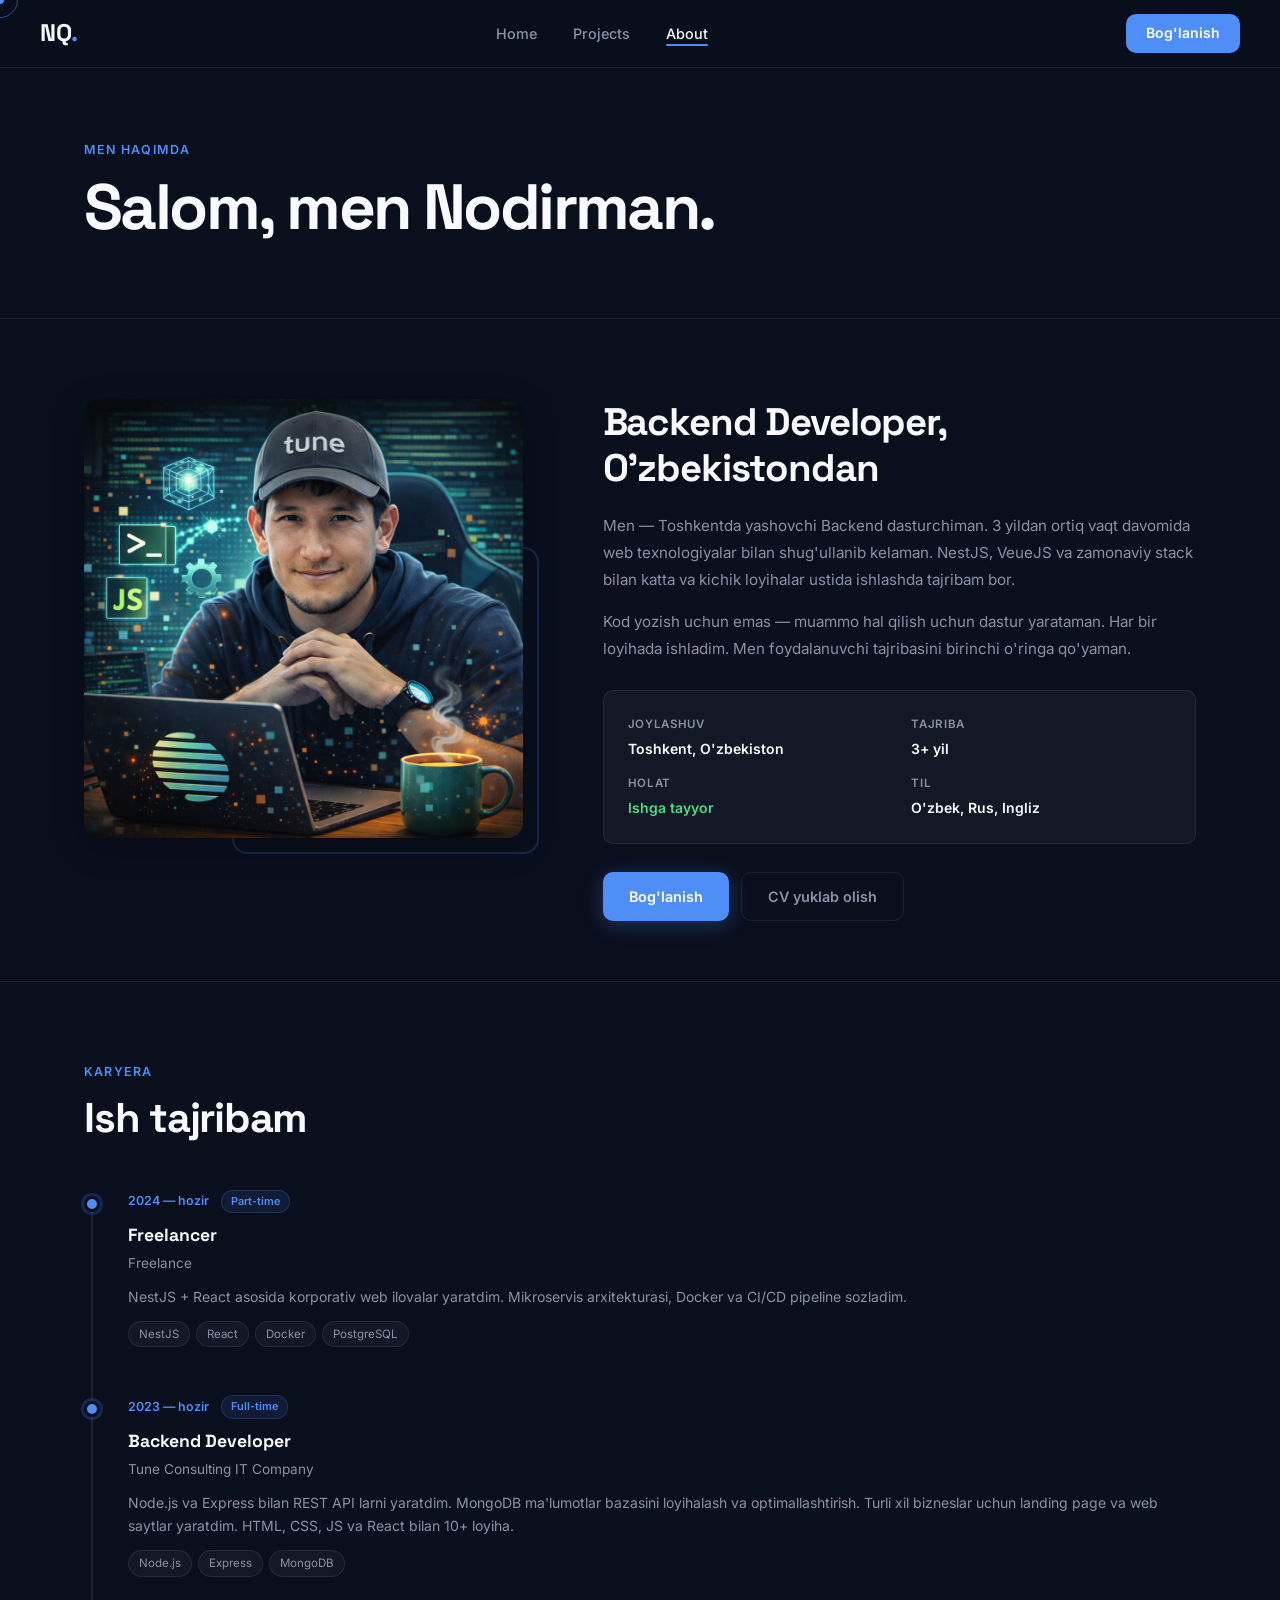
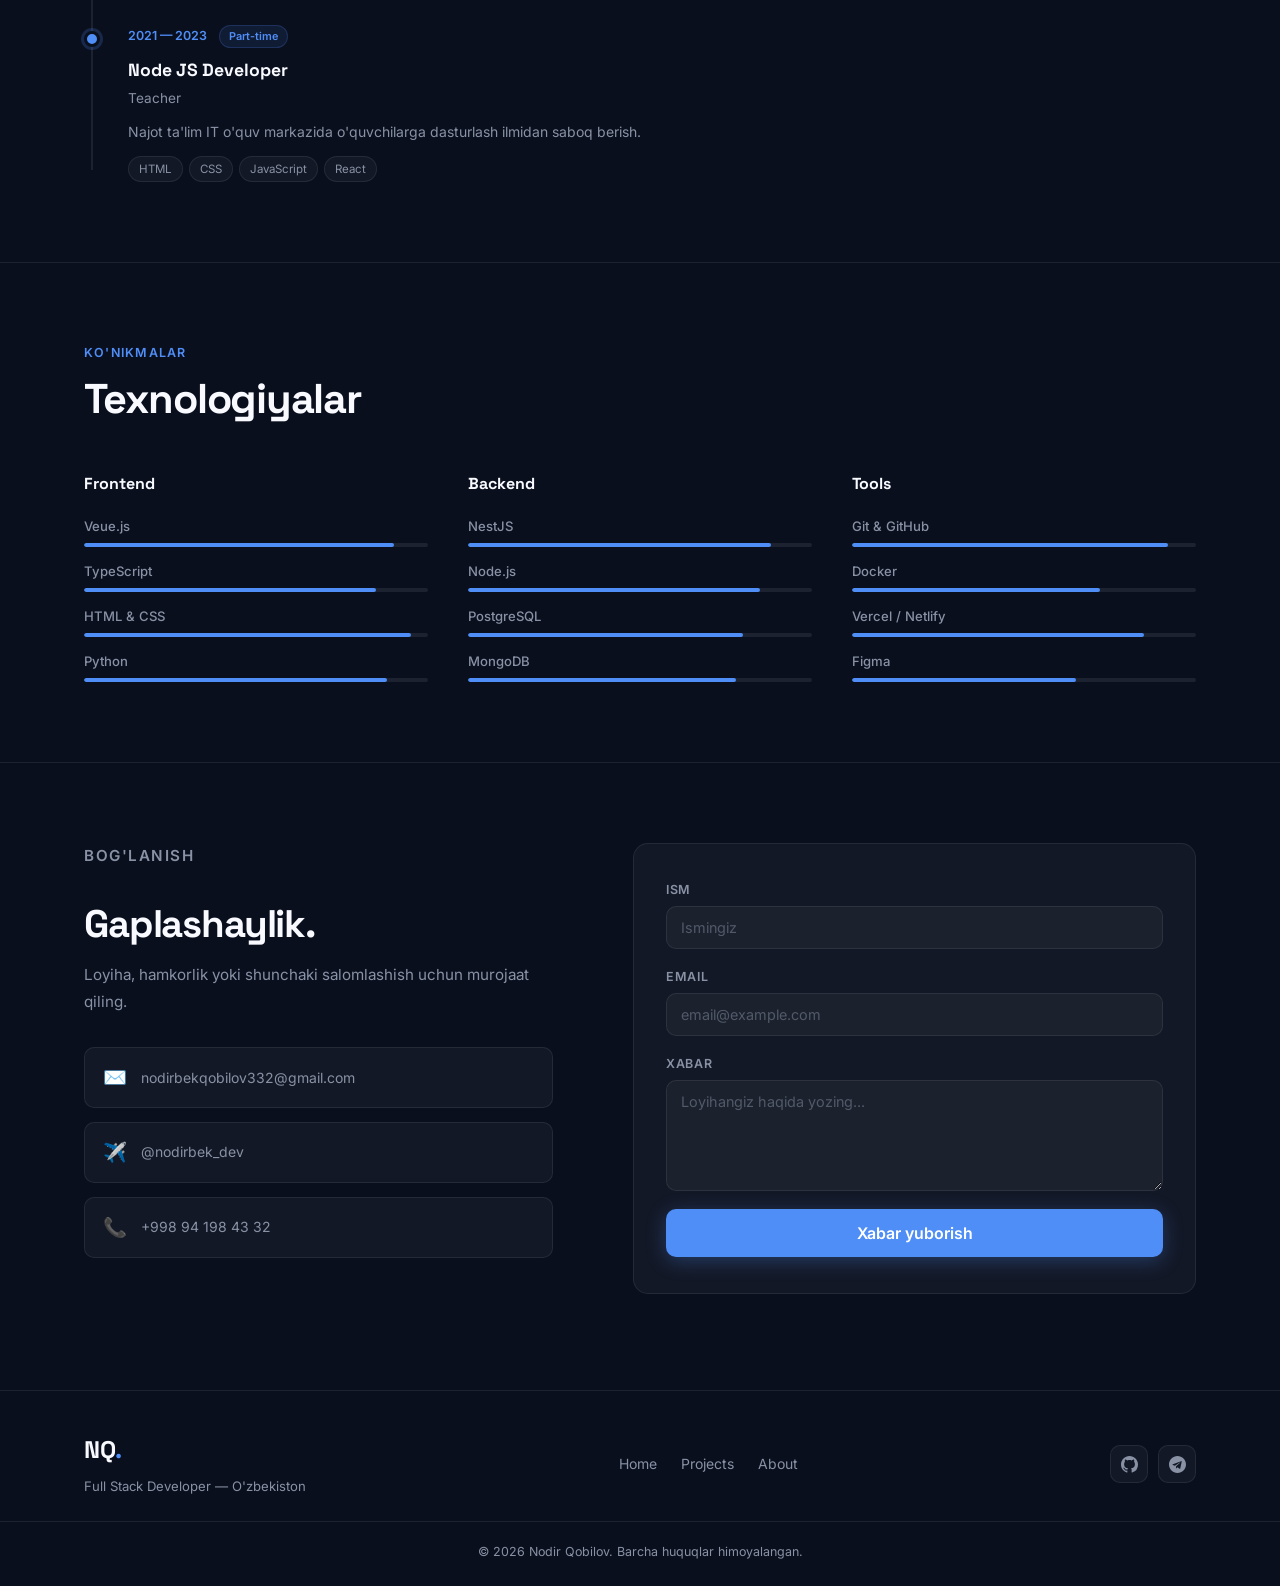
==== about.html @ dd8a7c14 "portfolio uchun web sahifa" ====
<!doctype html>
<html lang="uz">
  <head>
    <meta charset="UTF-8" />
    <meta name="viewport" content="width=device-width, initial-scale=1.0" />
    <title>Men haqimda — Nodir Qobilov</title>
    <link rel="preconnect" href="https://fonts.googleapis.com" />
    <link rel="preconnect" href="https://fonts.gstatic.com" crossorigin />
    <link
      href="https://fonts.googleapis.com/css2?family=Space+Grotesk:wght@400;500;600;700&family=Inter:wght@400;500&display=swap"
      rel="stylesheet"
    />
    <link rel="stylesheet" href="style.css" />
  </head>
  <body>
    <div class="cursor-dot" id="cursorDot"></div>
    <div class="cursor-ring" id="cursorRing"></div>

    <nav class="nav" id="nav">
      <a href="index.html" class="nav-logo">NQ<span>.</span></a>
      <ul class="nav-links">
        <li><a href="index.html">Home</a></li>
        <li><a href="projects.html">Projects</a></li>
        <li><a href="about.html" class="active">About</a></li>
      </ul>
      <a href="#contact" class="nav-cta">Bog'lanish</a>
      <button class="hamburger" id="hamburger" aria-label="Menu">
        <span></span><span></span><span></span>
      </button>
    </nav>

    <div class="mobile-menu" id="mobileMenu">
      <a href="index.html" onclick="closeMobile()">Home</a>
      <a href="projects.html" onclick="closeMobile()">Projects</a>
      <a href="about.html" onclick="closeMobile()">About</a>
      <a href="#contact" class="nav-cta" onclick="closeMobile()">Bog'lanish</a>
    </div>

    <!-- ── ABOUT HERO ── -->
    <section class="page-hero">
      <div class="container">
        <p class="section-eyebrow" data-reveal="fade-up">Men haqimda</p>
        <h1 class="page-hero-title" data-reveal="fade-up" data-delay="100">
          Salom, men Nodirman.
        </h1>
      </div>
    </section>

    <!-- ── BIO ── -->
    <section class="bio-section">
      <div class="container">
        <div class="bio-grid">
          <div class="bio-img-wrap" data-reveal="fade-right">
            <img
              src="./images/about-image-man-dev.png"
              alt="Nodir Qobilov"
              class="bio-img"
            />
            <div class="bio-img-deco"></div>
          </div>
          <div class="bio-content" data-reveal="fade-left">
            <h2>Backend Developer,<br />O'zbekistondan</h2>
            <p>
              Men — Toshkentda yashovchi Backend dasturchiman. 3 yildan ortiq
              vaqt davomida web texnologiyalar bilan shug'ullanib kelaman.
              NestJS, VeueJS va zamonaviy stack bilan katta va kichik loyihalar
              ustida ishlashda tajribam bor.
            </p>
            <p>
              Kod yozish uchun emas — muammo hal qilish uchun dastur yarataman.
              Har bir loyihada ishladim. Men foydalanuvchi tajribasini birinchi
              o'ringa qo'yaman.
            </p>
            <div class="bio-info">
              <div class="bio-info-item">
                <span class="bi-label">Joylashuv</span>
                <span class="bi-val">Toshkent, O'zbekiston</span>
              </div>
              <div class="bio-info-item">
                <span class="bi-label">Tajriba</span>
                <span class="bi-val">3+ yil</span>
              </div>
              <div class="bio-info-item">
                <span class="bi-label">Holat</span>
                <span class="bi-val status-available">Ishga tayyor</span>
              </div>
              <div class="bio-info-item">
                <span class="bi-label">Til</span>
                <span class="bi-val">O'zbek, Rus, Ingliz</span>
              </div>
            </div>
            <div class="bio-actions">
              <a href="#contact" class="btn btn-primary">Bog'lanish</a>
              <a
                href="https://repository.aab.uz/orders/2026/09/24/01a0d393-ddbd-7808-9903-c073228d8035"
                class="btn btn-ghost"
                download
                >CV yuklab olish</a
              >
            </div>
          </div>
        </div>
      </div>
    </section>

    <!-- ── EXPERIENCE ── -->
    <section class="exp-section">
      <div class="container">
        <div class="section-head" data-reveal="fade-up">
          <p class="section-eyebrow">Karyera</p>
          <h2 class="section-title">Ish tajribam</h2>
        </div>
        <div class="timeline">
          <div class="tl-item" data-reveal="fade-up">
            <div class="tl-dot"></div>
            <div class="tl-content">
              <div class="tl-meta">
                <span class="tl-date">2024 — hozir</span>
                <span class="tl-type">Part-time</span>
              </div>
              <h3 class="tl-title">Freelancer</h3>
              <p class="tl-company">Freelance</p>
              <p class="tl-desc">
                NestJS + React asosida korporativ web ilovalar yaratdim.
                Mikroservis arxitekturasi, Docker va CI/CD pipeline sozladim.
              </p>
              <div class="tl-tags">
                <span>NestJS</span><span>React</span><span>Docker</span
                ><span>PostgreSQL</span>
              </div>
            </div>
          </div>

          <div class="tl-item" data-reveal="fade-up" data-delay="100">
            <div class="tl-dot"></div>
            <div class="tl-content">
              <div class="tl-meta">
                <span class="tl-date">2023 — hozir</span>
                <span class="tl-type">Full-time</span>
              </div>
              <h3 class="tl-title">Backend Developer</h3>
              <p class="tl-company">Tune Consulting IT Company</p>
              <p class="tl-desc">
                Node.js va Express bilan REST API larni yaratdim. MongoDB
                ma'lumotlar bazasini loyihalash va optimallashtirish. Turli xil
                bizneslar uchun landing page va web saytlar yaratdim. HTML, CSS,
                JS va React bilan 10+ loyiha.
              </p>
              <div class="tl-tags">
                <span>Node.js</span><span>Express</span><span>MongoDB</span>
              </div>
            </div>
          </div>

          <div class="tl-item" data-reveal="fade-up" data-delay="200">
            <div class="tl-dot"></div>
            <div class="tl-content">
              <div class="tl-meta">
                <span class="tl-date">2021 — 2023</span>
                <span class="tl-type">Part-time</span>
              </div>
              <h3 class="tl-title">Node JS Developer</h3>
              <p class="tl-company">Teacher</p>
              <p class="tl-desc">
                Najot ta'lim IT o'quv markazida o'quvchilarga dasturlash ilmidan
                saboq berish.
              </p>
              <div class="tl-tags">
                <span>HTML</span><span>CSS</span><span>JavaScript</span
                ><span>React</span>
              </div>
            </div>
          </div>
        </div>
      </div>
    </section>

    <!-- ── SKILLS DETAIL ── -->
    <section class="skills-detail-section">
      <div class="container">
        <div class="section-head" data-reveal="fade-up">
          <p class="section-eyebrow">Ko'nikmalar</p>
          <h2 class="section-title">Texnologiyalar</h2>
        </div>
        <div class="skills-detail-grid">
          <div class="sd-group" data-reveal="fade-up">
            <h4>Frontend</h4>
            <div class="sd-items">
              <div class="sd-item">
                <span class="sd-name">Veue.js</span>
                <div class="sd-bar">
                  <div class="sd-fill" style="--w: 90%"></div>
                </div>
              </div>
              <div class="sd-item">
                <span class="sd-name">TypeScript</span>
                <div class="sd-bar">
                  <div class="sd-fill" style="--w: 85%"></div>
                </div>
              </div>
              <div class="sd-item">
                <span class="sd-name">HTML & CSS</span>
                <div class="sd-bar">
                  <div class="sd-fill" style="--w: 95%"></div>
                </div>
              </div>
              <div class="sd-item">
                <span class="sd-name">Python</span>
                <div class="sd-bar">
                  <div class="sd-fill" style="--w: 88%"></div>
                </div>
              </div>
            </div>
          </div>
          <div class="sd-group" data-reveal="fade-up" data-delay="100">
            <h4>Backend</h4>
            <div class="sd-items">
              <div class="sd-item">
                <span class="sd-name">NestJS</span>
                <div class="sd-bar">
                  <div class="sd-fill" style="--w: 88%"></div>
                </div>
              </div>
              <div class="sd-item">
                <span class="sd-name">Node.js</span>
                <div class="sd-bar">
                  <div class="sd-fill" style="--w: 85%"></div>
                </div>
              </div>
              <div class="sd-item">
                <span class="sd-name">PostgreSQL</span>
                <div class="sd-bar">
                  <div class="sd-fill" style="--w: 80%"></div>
                </div>
              </div>
              <div class="sd-item">
                <span class="sd-name">MongoDB</span>
                <div class="sd-bar">
                  <div class="sd-fill" style="--w: 78%"></div>
                </div>
              </div>
            </div>
          </div>
          <div class="sd-group" data-reveal="fade-up" data-delay="200">
            <h4>Tools</h4>
            <div class="sd-items">
              <div class="sd-item">
                <span class="sd-name">Git & GitHub</span>
                <div class="sd-bar">
                  <div class="sd-fill" style="--w: 92%"></div>
                </div>
              </div>
              <div class="sd-item">
                <span class="sd-name">Docker</span>
                <div class="sd-bar">
                  <div class="sd-fill" style="--w: 72%"></div>
                </div>
              </div>
              <div class="sd-item">
                <span class="sd-name">Vercel / Netlify</span>
                <div class="sd-bar">
                  <div class="sd-fill" style="--w: 85%"></div>
                </div>
              </div>
              <div class="sd-item">
                <span class="sd-name">Figma</span>
                <div class="sd-bar">
                  <div class="sd-fill" style="--w: 65%"></div>
                </div>
              </div>
            </div>
          </div>
        </div>
      </div>
    </section>

    <!-- ── CONTACT ── -->
    <section class="contact-section" id="contact">
      <div class="container">
        <div class="contact-grid">
          <div class="contact-left" data-reveal="fade-right">
            <p class="section-eyebrow">Bog'lanish</p>
            <h2>Gaplashaylik.</h2>
            <p>
              Loyiha, hamkorlik yoki shunchaki salomlashish uchun murojaat
              qiling.
            </p>
            <div class="contact-info">
              <a href="mailto:nodir@example.com" class="ci-item">
                <div class="ci-icon">✉️</div>
                <span>nodirbekqobilov332@gmail.com</span>
              </a>
              <a href="https://t.me/nodirbek_dev" class="ci-item">
                <div class="ci-icon">✈️</div>
                <span>@nodirbek_dev</span>
              </a>
              <a href="tel:+998941984332" class="ci-item">
                <div class="ci-icon">📞</div>
                <span>+998 94 198 43 32</span>
              </a>
            </div>
          </div>
          <div class="contact-form-wrap" data-reveal="fade-left">
            <form class="contact-form" id="contactForm">
              <div class="cf-group">
                <label>Ism</label>
                <input id="name" type="text" placeholder="Ismingiz" required />
              </div>
              <div class="cf-group">
                <label>Email</label>
                <input
                  id="email"
                  type="email"
                  placeholder="email@example.com"
                  required
                />
              </div>
              <div class="cf-group">
                <label>Xabar</label>
                <textarea
                  id="message"
                  rows="5"
                  placeholder="Loyihangiz haqida yozing..."
                  required
                ></textarea>
              </div>
              <button
                type="submit"
                class="btn btn-primary btn-lg"
                style="width: 100%"
              >
                Xabar yuborish
              </button>
              <div class="cf-success" id="cfSuccess">
                ✅ Xabaringiz yuborildi!
              </div>
            </form>
          </div>
        </div>
      </div>
    </section>

    <footer class="footer">
      <div class="container footer-inner">
        <div class="footer-left">
          <a href="index.html" class="nav-logo">NQ<span>.</span></a>
          <p>Full Stack Developer — O'zbekiston</p>
        </div>
        <div class="footer-links">
          <a href="index.html">Home</a>
          <a href="projects.html">Projects</a>
          <a href="about.html">About</a>
        </div>
        <div class="footer-socials">
          <a href="#" class="social-btn" title="GitHub">
            <svg viewBox="0 0 24 24" fill="currentColor">
              <path
                d="M12 0C5.37 0 0 5.37 0 12c0 5.31 3.435 9.795 8.205 11.385.6.105.825-.255.825-.57 0-.285-.015-1.23-.015-2.235-3.015.555-3.795-.735-4.035-1.41-.135-.345-.72-1.41-1.23-1.695-.42-.225-1.02-.78-.015-.795.945-.015 1.62.87 1.845 1.23 1.08 1.815 2.805 1.305 3.495.99.105-.78.42-1.305.765-1.605-2.67-.3-5.46-1.335-5.46-5.925 0-1.305.465-2.385 1.23-3.225-.12-.3-.54-1.53.12-3.18 0 0 1.005-.315 3.3 1.23.96-.27 1.98-.405 3-.405s2.04.135 3 .405c2.295-1.56 3.3-1.23 3.3-1.23.66 1.65.24 2.88.12 3.18.765.84 1.23 1.905 1.23 3.225 0 4.605-2.805 5.625-5.475 5.925.435.375.81 1.095.81 2.22 0 1.605-.015 2.895-.015 3.3 0 .315.225.69.825.57A12.02 12.02 0 0024 12c0-6.63-5.37-12-12-12z"
              />
            </svg>
          </a>
          <a href="#" class="social-btn" title="Telegram">
            <svg viewBox="0 0 24 24" fill="currentColor">
              <path
                d="M12 0C5.373 0 0 5.373 0 12s5.373 12 12 12 12-5.373 12-12S18.627 0 12 0zm5.894 8.221l-1.97 9.28c-.145.658-.537.818-1.084.508l-3-2.21-1.447 1.394c-.16.16-.295.295-.605.295l.213-3.053 5.56-5.023c.242-.213-.054-.333-.373-.12l-6.871 4.326-2.962-.924c-.643-.204-.657-.643.136-.953l11.57-4.461c.537-.194 1.006.131.833.941z"
              />
            </svg>
          </a>
        </div>
      </div>
      <div class="footer-bottom">
        <p>© 2026 Nodir Qobilov. Barcha huquqlar himoyalangan.</p>
      </div>
    </footer>

    <script src="main.js"></script>
  </body>
</html>
---- style.css ----
/* ============================================================
   PORTFOLIO — style.css
   Rang: Navy #0A0F1E | Blue #4F8EF7 | Light #F8FAFF | Muted #8892A4
   Font: Space Grotesk + Inter
   ============================================================ */

/* ── RESET ── */
*, *::before, *::after { box-sizing: border-box; margin: 0; padding: 0; }
html { scroll-behavior: smooth; }
body {
  font-family: 'Inter', sans-serif;
  background: #0A0F1E;
  color: #F8FAFF;
  line-height: 1.6;
  overflow-x: hidden;
  -webkit-font-smoothing: antialiased;
}
a { text-decoration: none; color: inherit; }
img { max-width: 100%; display: block; border-radius: 15%; }
button { cursor: pointer; font-family: inherit; border: none; background: none; }
input, textarea { font-family: inherit; }

/* ── TOKENS ── */
:root {
  --navy:    #0A0F1E;
  --navy2:   #111827;
  --blue:    #4F8EF7;
  --blue2:   #3B7DE8;
  --light:   #F8FAFF;
  --muted:   #8892A4;
  --border:  rgba(255,255,255,0.08);
  --card-bg: rgba(255,255,255,0.04);
  --radius:  15px;
  --radius-sm: 10px;
  --radius-full: 50%;
  --shadow:  0 8px 32px rgba(0,0,0,0.3);
  --transition: 0.3s cubic-bezier(0.4,0,0.2,1);
}

/* ── CUSTOM CURSOR (desktop only) ── */
@media (hover: hover) {
  * { cursor: none !important; }
}
.cursor-dot {
  position: fixed; top: 0; left: 0;
  width: 8px; height: 8px;
  background: var(--blue);
  border-radius: 50%;
  pointer-events: none;
  z-index: 9999;
  transform: translate(-50%, -50%);
  transition: opacity 0.2s;
}
.cursor-ring {
  position: fixed; top: 0; left: 0;
  width: 36px; height: 36px;
  border: 1.5px solid rgba(79,142,247,0.5);
  border-radius: 50%;
  pointer-events: none;
  z-index: 9998;
  transform: translate(-50%, -50%);
  transition: transform 0.12s ease, width 0.2s, height 0.2s, border-color 0.2s;
}
.cursor-ring.hover { width: 56px; height: 56px; border-color: var(--blue); }

/* ── CONTAINER ── */
.container {
  max-width: 1160px;
  margin: 0 auto;
  padding: 0 24px;
}

/* ── NAV ── */
.nav {
  position: fixed; top: 0; left: 0; right: 0;
  z-index: 100;
  display: flex; align-items: center; justify-content: space-between;
  padding: 0 40px;
  height: 68px;
  background: rgba(10,15,30,0.85);
  backdrop-filter: blur(16px);
  border-bottom: 1px solid var(--border);
  transition: box-shadow var(--transition);
}
.nav.scrolled { box-shadow: 0 4px 32px rgba(0,0,0,0.4); }

.nav-logo {
  font-family: 'Space Grotesk', sans-serif;
  font-size: 1.5rem;
  font-weight: 700;
  color: var(--light);
  letter-spacing: -0.02em;
}
.nav-logo span { color: var(--blue); }

.nav-links {
  display: flex; align-items: center; gap: 36px; list-style: none;
}
.nav-links a {
  font-size: 0.9rem; font-weight: 500;
  color: var(--muted);
  transition: color var(--transition);
  position: relative;
}
.nav-links a::after {
  content: '';
  position: absolute; bottom: -4px; left: 0;
  width: 0; height: 2px;
  background: var(--blue); border-radius: 2px;
  transition: width var(--transition);
}
.nav-links a:hover, .nav-links a.active { color: var(--light); }
.nav-links a.active::after, .nav-links a:hover::after { width: 100%; }

.nav-cta {
  display: inline-flex; align-items: center;
  padding: 8px 20px;
  background: var(--blue);
  color: #fff;
  font-size: 0.875rem; font-weight: 600;
  border-radius: var(--radius-sm);
  transition: background var(--transition), transform var(--transition);
}
.nav-cta:hover { background: var(--blue2); transform: translateY(-1px); }

.hamburger { display: none; flex-direction: column; gap: 5px; padding: 4px; }
.hamburger span {
  display: block; width: 22px; height: 2px;
  background: var(--light); border-radius: 2px;
  transition: all 0.3s;
}
.hamburger.open span:nth-child(1) { transform: rotate(45deg) translate(5px,5px); }
.hamburger.open span:nth-child(2) { opacity: 0; }
.hamburger.open span:nth-child(3) { transform: rotate(-45deg) translate(5px,-5px); }

.mobile-menu {
  display: none;
  position: fixed; top: 68px; left: 0; right: 0;
  background: #111827;
  border-bottom: 1px solid var(--border);
  padding: 20px 24px;
  flex-direction: column; gap: 16px;
  z-index: 99;
}
.mobile-menu.open { display: flex; }
.mobile-menu a { font-size: 1rem; font-weight: 500; color: var(--muted); padding: 6px 0; border-bottom: 1px solid var(--border); }
.mobile-menu a:last-child { border: none; }
.mobile-menu a:hover { color: var(--light); }
.mobile-menu .nav-cta { color: #fff; border: none; margin-top: 4px; text-align: center; border-radius: var(--radius-sm); }

/* ── BUTTONS ── */
.btn {
  display: inline-flex; align-items: center; justify-content: center; gap: 8px;
  padding: 12px 26px; border-radius: var(--radius-sm);
  font-size: 0.9rem; font-weight: 600;
  transition: all var(--transition);
  border: none;
}
.btn-primary {
  background: var(--blue); color: #fff;
  box-shadow: 0 4px 20px rgba(79,142,247,0.3);
}
.btn-primary:hover { background: var(--blue2); transform: translateY(-2px); box-shadow: 0 8px 28px rgba(79,142,247,0.4); }
.btn-ghost {
  background: transparent; color: var(--muted);
  border: 1.5px solid var(--border);
}
.btn-ghost:hover { border-color: rgba(255,255,255,0.2); color: var(--light); transform: translateY(-2px); }
.btn-lg { padding: 14px 32px; font-size: 1rem; }

/* ── SECTION SHARED ── */
.section-eyebrow {
  font-size: 0.78rem; font-weight: 600;
  text-transform: uppercase; letter-spacing: 0.1em;
  color: var(--blue); margin-bottom: 12px;
}
.section-title {
  font-family: 'Space Grotesk', sans-serif;
  font-size: clamp(1.8rem, 3.5vw, 2.6rem);
  font-weight: 700; letter-spacing: -0.03em;
  color: var(--light); line-height: 1.15;
}
.section-head {
  display: flex; flex-direction: column;
  margin-bottom: 48px; position: relative;
}
.section-link {
  position: absolute; right: 0; bottom: 0;
  font-size: 0.9rem; font-weight: 600;
  color: var(--blue);
  transition: gap var(--transition);
}
.section-link:hover { opacity: 0.8; }

/* ── REVEAL ANIMATIONS ── */
[data-reveal] {
  opacity: 0;
  transform: translateY(30px);
  transition: opacity 0.7s ease, transform 0.7s ease;
}
[data-reveal="fade-left"]  { transform: translateX(-40px); }
[data-reveal="fade-right"] { transform: translateX(40px); }
[data-reveal="fade-up"]    { transform: translateY(40px); }
[data-reveal].revealed     { opacity: 1; transform: none; }

/* ============================================================
   HOME — HERO
   ============================================================ */
.hero {
  min-height: 100vh;
  display: flex; align-items: center;
  padding: 100px 5vw 60px;
  position: relative; overflow: hidden;
  gap: 60px;
  max-width: 1160px; margin: 0 auto;
}

.hero-bg-grid {
  position: fixed; inset: 0;
  background-image:
    linear-gradient(rgba(79,142,247,0.04) 1px, transparent 1px),
    linear-gradient(90deg, rgba(79,142,247,0.04) 1px, transparent 1px);
  background-size: 60px 60px;
  pointer-events: none; z-index: -1;
}

.hero-content { flex: 1; max-width: 560px; }

.hero-tag {
  display: inline-flex; align-items: center; gap: 8px;
  padding: 6px 14px;
  background: rgba(79,142,247,0.1);
  border: 1px solid rgba(79,142,247,0.25);
  border-radius: 100px;
  font-size: 0.8rem; font-weight: 600; color: var(--blue);
  margin-bottom: 24px; letter-spacing: 0.04em;
}
.hero-tag::before {
  content: ''; width: 7px; height: 7px;
  background: var(--blue); border-radius: 50%;
  animation: pulse 2s infinite;
}
@keyframes pulse {
  0%,100% { opacity: 1; transform: scale(1); }
  50%      { opacity: 0.4; transform: scale(0.8); }
}

.hero-title {
  font-family: 'Space Grotesk', sans-serif;
  font-size: clamp(2.8rem, 6vw, 4.5rem);
  font-weight: 700; letter-spacing: -0.04em;
  line-height: 1.05; margin-bottom: 22px;
  color: var(--light);
}
.hero-title-accent {
  background: linear-gradient(135deg, var(--blue) 0%, #8BB8FF 100%);
  -webkit-background-clip: text; -webkit-text-fill-color: transparent;
  background-clip: text;
}

.hero-desc {
  font-size: 1.05rem; color: var(--muted); max-width: 440px;
  line-height: 1.75; margin-bottom: 36px;
}

.hero-actions { display: flex; align-items: center; gap: 14px; flex-wrap: wrap; }

/* Hero Visual */
.hero-visual {
  flex: 1; display: flex; justify-content: center;
  position: relative; max-width: 500px;
}
.hero-img-wrap {
  position: relative; width: 100%;
}
.hero-img {
  width: 100%; border-radius: 15%;
  box-shadow: 0 24px 60px rgba(0,0,0,0.4);
  animation: float 5s ease-in-out infinite;
}
@keyframes float {
  0%,100% { transform: translateY(0); }
  50%      { transform: translateY(-12px); }
}
.hero-img-badge {
  position: absolute; bottom: 20px; left: -16px;
  display: flex; align-items: center; gap: 8px;
  background: rgba(17,24,39,0.9);
  border: 1px solid var(--border);
  border-radius: 100px;
  padding: 8px 16px;
  font-size: 0.82rem; font-weight: 600; color: var(--light);
  backdrop-filter: blur(8px);
}
.badge-dot {
  width: 8px; height: 8px; border-radius: 50%;
  background: #22c55e;
  box-shadow: 0 0 0 3px rgba(34,197,94,0.25);
}

.hero-float-card {
  position: absolute;
  display: flex; align-items: center; gap: 10px;
  background: rgba(17,24,39,0.9);
  border: 1px solid var(--border); border-radius: var(--radius-sm);
  padding: 12px 16px; backdrop-filter: blur(12px);
  box-shadow: var(--shadow);
  animation: float 4s ease-in-out infinite;
}
.card-1 { top: 12%; right: -20px; animation-delay: 0.5s; }
.card-2 { bottom: 28%; left: -20px; animation-delay: 1s; }
.fc-icon { font-size: 1.4rem; }
.fc-label { font-size: 0.7rem; color: var(--muted); }
.fc-val   { font-size: 0.9rem; font-weight: 700; color: var(--light); }

/* ============================================================
   STATS SECTION
   ============================================================ */
.stats-section {
  padding: 60px 0;
  border-top: 1px solid var(--border);
  border-bottom: 1px solid var(--border);
}
.stats-grid {
  display: grid; grid-template-columns: repeat(4, 1fr);
  gap: 0;
}
.stat-item {
  padding: 24px 32px;
  border-right: 1px solid var(--border);
  text-align: center;
}
.stat-item:last-child { border-right: none; }
.stat-num {
  font-family: 'Space Grotesk', sans-serif;
  font-size: 2.5rem; font-weight: 700; color: var(--light);
  letter-spacing: -0.04em; margin-bottom: 6px;
}
.stat-label { font-size: 0.82rem; color: var(--muted); font-weight: 500; }

/* ============================================================
   SKILLS
   ============================================================ */
.skills-section { padding: 96px 0; }
.skills-grid {
  display: grid; grid-template-columns: repeat(3, 1fr);
  gap: 20px;
}
.skill-card {
  background: var(--card-bg);
  border: 1px solid var(--border);
  border-radius: var(--radius);
  padding: 32px 28px;
  transition: border-color var(--transition), transform var(--transition), box-shadow var(--transition);
}
.skill-card:hover {
  border-color: rgba(79,142,247,0.3);
  transform: translateY(-5px);
  box-shadow: 0 12px 40px rgba(79,142,247,0.1);
}
.skill-icon { font-size: 2.2rem; margin-bottom: 16px; }
.skill-card h3 {
  font-family: 'Space Grotesk', sans-serif;
  font-size: 1.15rem; font-weight: 600;
  color: var(--light); margin-bottom: 16px;
}
.skill-tags { display: flex; flex-wrap: wrap; gap: 8px; }
.skill-tags span {
  padding: 4px 12px;
  background: rgba(79,142,247,0.08);
  border: 1px solid rgba(79,142,247,0.15);
  border-radius: 100px;
  font-size: 0.78rem; font-weight: 500; color: var(--blue);
}

/* ============================================================
   FEATURED PROJECTS
   ============================================================ */
.featured-section { padding: 96px 0; border-top: 1px solid var(--border); }
.featured-list { display: flex; flex-direction: column; gap: 80px; }

.featured-item {
  display: grid; grid-template-columns: 1.1fr 0.9fr;
  gap: 60px; align-items: center;
}
.featured-item.reverse { grid-template-columns: 0.9fr 1.1fr; }
.featured-item.reverse .fi-img { order: 2; }
.featured-item.reverse .fi-info { order: 1; }

.fi-img {
  position: relative; overflow: hidden;
  border-radius: var(--radius);
}
.fi-img img {
  width: 100%; border-radius: var(--radius);
  transition: transform 0.6s ease;
}
.fi-img:hover img { transform: scale(1.04); }
.fi-overlay {
  position: absolute; inset: 0;
  background: rgba(10,15,30,0.6);
  display: flex; align-items: center; justify-content: center; gap: 12px;
  opacity: 0; transition: opacity var(--transition);
  border-radius: var(--radius);
}
.fi-img:hover .fi-overlay { opacity: 1; }

.fi-btn {
  padding: 10px 22px;
  background: var(--blue); color: #fff;
  border-radius: var(--radius-sm);
  font-size: 0.875rem; font-weight: 600;
  transition: background var(--transition);
}
.fi-btn:hover { background: var(--blue2); }
.fi-btn.outline {
  background: transparent;
  border: 1.5px solid rgba(255,255,255,0.4);
}
.fi-btn.outline:hover { background: rgba(255,255,255,0.1); }

.fi-tags { display: flex; flex-wrap: wrap; gap: 8px; margin-bottom: 16px; }
.fi-tags span {
  padding: 3px 10px;
  background: rgba(79,142,247,0.1);
  border: 1px solid rgba(79,142,247,0.2);
  border-radius: 100px;
  font-size: 0.72rem; font-weight: 600; color: var(--blue);
}
.fi-info h3 {
  font-family: 'Space Grotesk', sans-serif;
  font-size: 1.75rem; font-weight: 700; letter-spacing: -0.02em;
  color: var(--light); margin-bottom: 14px; line-height: 1.2;
}
.fi-info p { font-size: 0.95rem; color: var(--muted); line-height: 1.75; margin-bottom: 20px; }
.fi-link { font-size: 0.9rem; font-weight: 600; color: var(--blue); transition: opacity var(--transition); }
.fi-link:hover { opacity: 0.7; }

/* ============================================================
   CTA SECTION
   ============================================================ */
.cta-section { padding: 96px 0; }
.cta-box {
  background: linear-gradient(135deg, rgba(79,142,247,0.08), rgba(79,142,247,0.03));
  border: 1px solid rgba(79,142,247,0.2);
  border-radius: 24px;
  padding: 72px 60px;
  text-align: center;
  position: relative; overflow: hidden;
}
.cta-box::before {
  content: '';
  position: absolute; top: -80px; right: -80px;
  width: 300px; height: 300px;
  background: radial-gradient(circle, rgba(79,142,247,0.12), transparent 70%);
  border-radius: 50%; pointer-events: none;
}
.cta-box h2 {
  font-family: 'Space Grotesk', sans-serif;
  font-size: clamp(1.8rem, 3.5vw, 2.6rem);
  font-weight: 700; letter-spacing: -0.03em;
  color: var(--light); margin: 12px 0 32px; line-height: 1.2;
}

/* ============================================================
   FOOTER
   ============================================================ */
.footer {
  border-top: 1px solid var(--border);
  padding: 40px 0 24px;
}
.footer-inner {
  display: flex; align-items: center; justify-content: space-between;
  gap: 24px; flex-wrap: wrap; margin-bottom: 24px;
}
.footer-left p { font-size: 0.82rem; color: var(--muted); margin-top: 6px; }
.footer-links { display: flex; gap: 24px; }
.footer-links a { font-size: 0.875rem; color: var(--muted); transition: color var(--transition); }
.footer-links a:hover { color: var(--light); }
.footer-socials { display: flex; gap: 10px; }
.social-btn {
  width: 38px; height: 38px;
  background: var(--card-bg); border: 1px solid var(--border);
  border-radius: var(--radius-sm);
  display: flex; align-items: center; justify-content: center;
  color: var(--muted);
  transition: all var(--transition);
}
.social-btn svg { width: 17px; height: 17px; }
.social-btn:hover { border-color: var(--blue); color: var(--blue); transform: translateY(-3px); }
.footer-bottom {
  text-align: center; padding-top: 20px;
  border-top: 1px solid var(--border);
}
.footer-bottom p { font-size: 0.78rem; color: var(--muted); }

/* ============================================================
   PAGE HERO (Projects / About)
   ============================================================ */
.page-hero {
  padding: 140px 0 60px;
  border-bottom: 1px solid var(--border);
}
.page-hero-title {
  font-family: 'Space Grotesk', sans-serif;
  font-size: clamp(2.5rem, 5vw, 4rem);
  font-weight: 700; letter-spacing: -0.04em;
  color: var(--light); margin-bottom: 16px; line-height: 1.1;
}
.page-hero-desc { font-size: 1.05rem; color: var(--muted); max-width: 520px; }

/* ============================================================
   PROJECTS PAGE
   ============================================================ */
.projects-section { padding: 64px 0 96px; }

.filter-bar { display: flex; gap: 8px; flex-wrap: wrap; margin-bottom: 48px; }
.filter-btn {
  padding: 8px 20px;
  background: transparent;
  border: 1px solid var(--border);
  border-radius: 100px;
  font-size: 0.82rem; font-weight: 600; color: var(--muted);
  transition: all var(--transition);
}
.filter-btn:hover, .filter-btn.active {
  background: var(--blue); border-color: var(--blue); color: #fff;
}

.projects-grid {
  display: grid; grid-template-columns: repeat(3, 1fr);
  gap: 24px;
}

.project-card {
  background: var(--card-bg);
  border: 1px solid var(--border); border-radius: var(--radius);
  overflow: hidden;
  transition: transform var(--transition), border-color var(--transition), box-shadow var(--transition);
}
.project-card:hover {
  transform: translateY(-6px);
  border-color: rgba(79,142,247,0.3);
  box-shadow: 0 16px 48px rgba(79,142,247,0.1);
}
.project-card.hidden { display: none; }

.project-img {
  height: 200px; overflow: hidden; position: relative;
}
.project-img img {
  width: 100%; height: 100%; object-fit: cover;
  border-radius: 0; transition: transform 0.5s ease;
}
.project-card:hover .project-img img { transform: scale(1.06); }
.project-overlay {
  position: absolute; inset: 0;
  background: rgba(10,15,30,0.7);
  display: flex; align-items: center; justify-content: center; gap: 10px;
  opacity: 0; transition: opacity var(--transition);
}
.project-card:hover .project-overlay { opacity: 1; }
.project-link-btn {
  padding: 8px 18px;
  background: var(--blue); color: #fff;
  border-radius: var(--radius-sm);
  font-size: 0.8rem; font-weight: 600;
  transition: background var(--transition);
}
.project-link-btn:hover { background: var(--blue2); }
.project-link-btn.outline {
  background: transparent; border: 1.5px solid rgba(255,255,255,0.4);
}

.project-body { padding: 20px; }
.project-tags { display: flex; flex-wrap: wrap; gap: 6px; margin-bottom: 12px; }
.tag {
  padding: 3px 10px;
  background: rgba(79,142,247,0.08); border: 1px solid rgba(79,142,247,0.15);
  border-radius: 100px; font-size: 0.7rem; font-weight: 600; color: var(--blue);
}
.project-body h3 {
  font-family: 'Space Grotesk', sans-serif;
  font-size: 1.05rem; font-weight: 700; color: var(--light);
  margin-bottom: 8px; line-height: 1.3;
}
.project-body p { font-size: 0.82rem; color: var(--muted); line-height: 1.65; margin-bottom: 16px; }
.project-meta { display: flex; align-items: center; justify-content: space-between; }
.project-meta span:first-child { font-size: 0.75rem; color: var(--muted); }
.project-type {
  font-size: 0.7rem; font-weight: 700; letter-spacing: 0.04em;
  padding: 3px 10px; border-radius: 100px;
}
.project-type.fullstack { background: rgba(79,142,247,0.15); color: var(--blue); }
.project-type.frontend  { background: rgba(34,197,94,0.12); color: #4ade80; }
.project-type.backend   { background: rgba(251,191,36,0.12); color: #fbbf24; }

/* ============================================================
   ABOUT PAGE — BIO
   ============================================================ */
.bio-section { padding: 80px 0 60px; }
.bio-grid { display: grid; grid-template-columns: 0.85fr 1.15fr; gap: 80px; align-items: start; }

.bio-img-wrap { position: relative; }
.bio-img {
  width: 100%; border-radius: var(--radius);
  box-shadow: var(--shadow);
}
.bio-img-deco {
  position: absolute; bottom: -16px; right: -16px;
  width: 70%; height: 70%;
  border: 2px solid rgba(79,142,247,0.2);
  border-radius: var(--radius);
  z-index: -1;
}

.bio-content h2 {
  font-family: 'Space Grotesk', sans-serif;
  font-size: clamp(1.8rem, 3vw, 2.4rem);
  font-weight: 700; letter-spacing: -0.03em;
  color: var(--light); margin-bottom: 20px; line-height: 1.2;
}
.bio-content p { font-size: 0.95rem; color: var(--muted); line-height: 1.8; margin-bottom: 14px; }

.bio-info {
  display: grid; grid-template-columns: 1fr 1fr;
  gap: 14px 24px; margin: 28px 0;
  padding: 24px; background: var(--card-bg);
  border: 1px solid var(--border); border-radius: var(--radius-sm);
}
.bio-info-item { display: flex; flex-direction: column; gap: 4px; }
.bi-label { font-size: 0.72rem; font-weight: 600; color: var(--muted); text-transform: uppercase; letter-spacing: 0.06em; }
.bi-val { font-size: 0.875rem; font-weight: 600; color: var(--light); }
.status-available { color: #4ade80; }

.bio-actions { display: flex; gap: 12px; flex-wrap: wrap; }

/* ── Timeline ── */
.exp-section { padding: 80px 0; border-top: 1px solid var(--border); }
.timeline { display: flex; flex-direction: column; gap: 0; position: relative; }
.timeline::before {
  content: '';
  position: absolute; left: 7px; top: 12px; bottom: 12px;
  width: 2px; background: var(--border);
}

.tl-item { display: flex; gap: 28px; padding-bottom: 48px; position: relative; }
.tl-item:last-child { padding-bottom: 0; }

.tl-dot {
  width: 16px; height: 16px; border-radius: 50%;
  background: var(--blue); flex-shrink: 0;
  margin-top: 6px; border: 3px solid var(--navy);
  box-shadow: 0 0 0 3px rgba(79,142,247,0.2);
  position: relative; z-index: 1;
}

.tl-content { flex: 1; }
.tl-meta { display: flex; align-items: center; gap: 12px; margin-bottom: 8px; }
.tl-date { font-size: 0.78rem; font-weight: 600; color: var(--blue); }
.tl-type {
  font-size: 0.68rem; padding: 2px 9px;
  background: rgba(79,142,247,0.1); border: 1px solid rgba(79,142,247,0.2);
  border-radius: 100px; color: var(--blue); font-weight: 600;
}
.tl-title {
  font-family: 'Space Grotesk', sans-serif;
  font-size: 1.1rem; font-weight: 700; color: var(--light); margin-bottom: 4px;
}
.tl-company { font-size: 0.85rem; color: var(--muted); margin-bottom: 10px; }
.tl-desc { font-size: 0.875rem; color: var(--muted); line-height: 1.7; margin-bottom: 12px; }
.tl-tags { display: flex; flex-wrap: wrap; gap: 6px; }
.tl-tags span {
  padding: 3px 10px; background: var(--card-bg);
  border: 1px solid var(--border); border-radius: 100px;
  font-size: 0.72rem; color: var(--muted);
}

/* ── Skills Detail ── */
.skills-detail-section { padding: 80px 0; border-top: 1px solid var(--border); }
.skills-detail-grid {
  display: grid; grid-template-columns: repeat(3, 1fr);
  gap: 40px;
}
.sd-group h4 {
  font-family: 'Space Grotesk', sans-serif;
  font-size: 1rem; font-weight: 700; color: var(--light); margin-bottom: 20px;
}
.sd-items { display: flex; flex-direction: column; gap: 14px; }
.sd-item { display: flex; flex-direction: column; gap: 6px; }
.sd-name { font-size: 0.82rem; color: var(--muted); font-weight: 500; }
.sd-bar {
  height: 4px; background: var(--border); border-radius: 4px; overflow: hidden;
}
.sd-fill {
  height: 100%; width: 0; background: var(--blue); border-radius: 4px;
  transition: width 1.2s cubic-bezier(0.4,0,0.2,1);
}
.sd-fill.animated { width: var(--w); }

/* ── Contact ── */
.contact-section { padding: 80px 0 96px; border-top: 1px solid var(--border); }
.contact-grid { display: grid; grid-template-columns: 1fr 1.2fr; gap: 80px; align-items: start; }
.contact-left h2 {
  font-family: 'Space Grotesk', sans-serif;
  font-size: 2.4rem; font-weight: 700; letter-spacing: -0.03em;
  color: var(--light); margin: 12px 0 16px; line-height: 1.15;
}
.contact-left > p { font-size: 0.95rem; color: var(--muted); line-height: 1.75; margin-bottom: 32px; }

.contact-info { display: flex; flex-direction: column; gap: 14px; }
.ci-item {
  display: flex; align-items: center; gap: 14px;
  padding: 14px 18px; background: var(--card-bg);
  border: 1px solid var(--border); border-radius: var(--radius-sm);
  transition: border-color var(--transition);
}
.ci-item:hover { border-color: rgba(79,142,247,0.3); }
.ci-icon { font-size: 1.2rem; }
.ci-item span { font-size: 0.875rem; color: var(--muted); }

.contact-form-wrap {
  background: var(--card-bg); border: 1px solid var(--border);
  border-radius: var(--radius); padding: 36px 32px;
}
.cf-group { display: flex; flex-direction: column; gap: 6px; margin-bottom: 18px; }
.cf-group label { font-size: 0.78rem; font-weight: 600; color: var(--muted); text-transform: uppercase; letter-spacing: 0.05em; }
.cf-group input, .cf-group textarea {
  background: rgba(255,255,255,0.04); border: 1.5px solid var(--border);
  border-radius: var(--radius-sm); color: var(--light);
  padding: 12px 14px; font-size: 0.9rem; outline: none;
  transition: border-color var(--transition);
}
.cf-group input:focus, .cf-group textarea:focus { border-color: var(--blue); }
.cf-group input::placeholder, .cf-group textarea::placeholder { color: rgba(136,146,164,0.5); }
.cf-success {
  display: none; text-align: center;
  color: #4ade80; font-size: 0.9rem; font-weight: 600; margin-top: 12px;
}

/* ============================================================
   RESPONSIVE
   ============================================================ */
@media (max-width: 1024px) {
  .hero { flex-direction: column; padding-top: 120px; text-align: center; }
  .hero-content { max-width: 100%; }
  .hero-desc { margin: 0 auto 32px; }
  .hero-actions { justify-content: center; }
  .hero-visual { max-width: 380px; }
  .featured-item, .featured-item.reverse { grid-template-columns: 1fr; gap: 32px; }
  .featured-item.reverse .fi-img, .featured-item.reverse .fi-info { order: unset; }
  .bio-grid { grid-template-columns: 1fr; gap: 40px; }
  .contact-grid { grid-template-columns: 1fr; gap: 40px; }
  .skills-detail-grid { grid-template-columns: 1fr 1fr; gap: 32px; }
}

@media (max-width: 768px) {
  .nav { padding: 0 20px; }
  .nav-links, .nav-cta { display: none; }
  .hamburger { display: flex; }

  .stats-grid { grid-template-columns: repeat(2, 1fr); }
  .stat-item { border-right: none; border-bottom: 1px solid var(--border); }
  .stat-item:nth-child(2), .stat-item:nth-child(4) { border-right: none; }

  .skills-grid { grid-template-columns: 1fr; }
  .projects-grid { grid-template-columns: 1fr; }
  .skills-detail-grid { grid-template-columns: 1fr; }
  .bio-info { grid-template-columns: 1fr; }
  .cta-box { padding: 48px 24px; }

  .hero-float-card { display: none; }
  .hero-img-badge { left: 50%; transform: translateX(-50%); white-space: nowrap; }

  .cursor-dot, .cursor-ring { display: none; }

  .tl-content h3 { font-size: 1rem; }
}

@media (max-width: 480px) {
  .hero-title { font-size: 2.4rem; }
  .page-hero-title { font-size: 2.2rem; }
  .stat-num { font-size: 2rem; }
  .section-title { font-size: 1.7rem; }
  .contact-form-wrap { padding: 24px 18px; }
  .cta-box { padding: 36px 18px; }
}
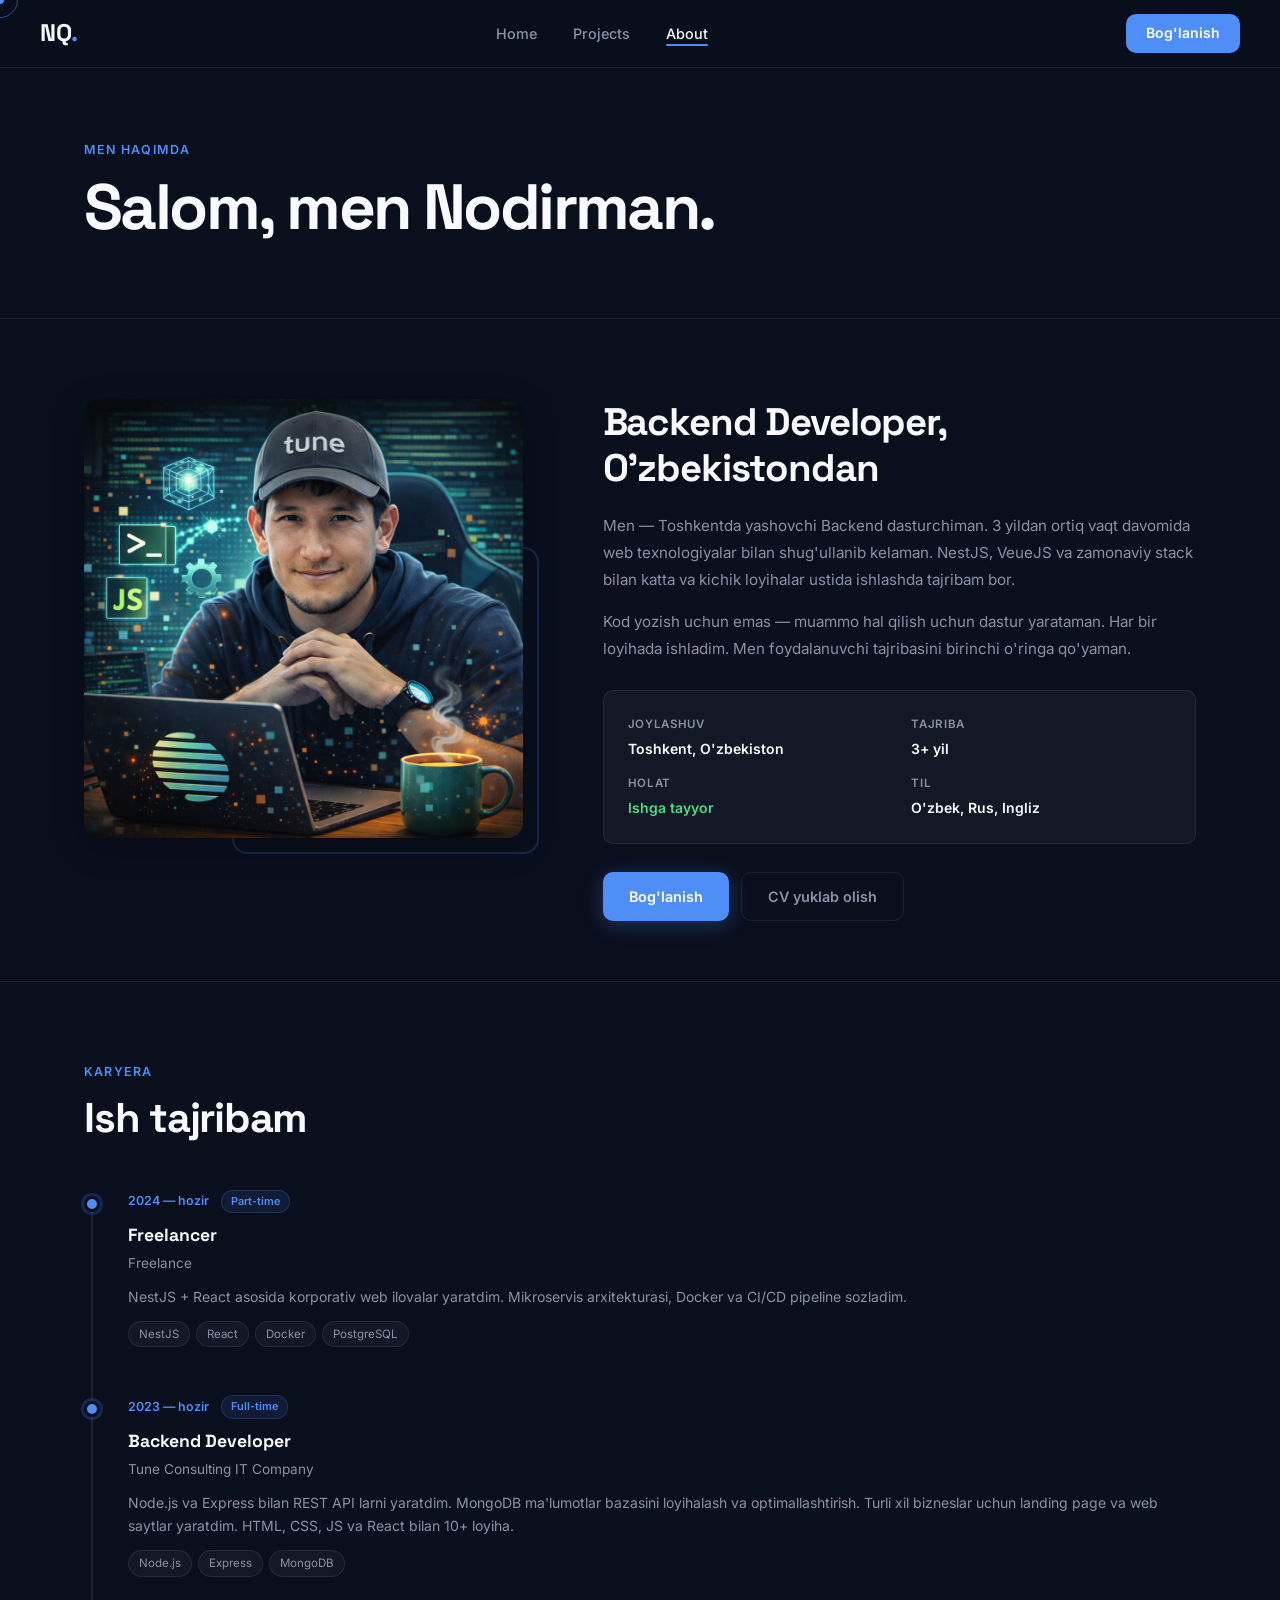
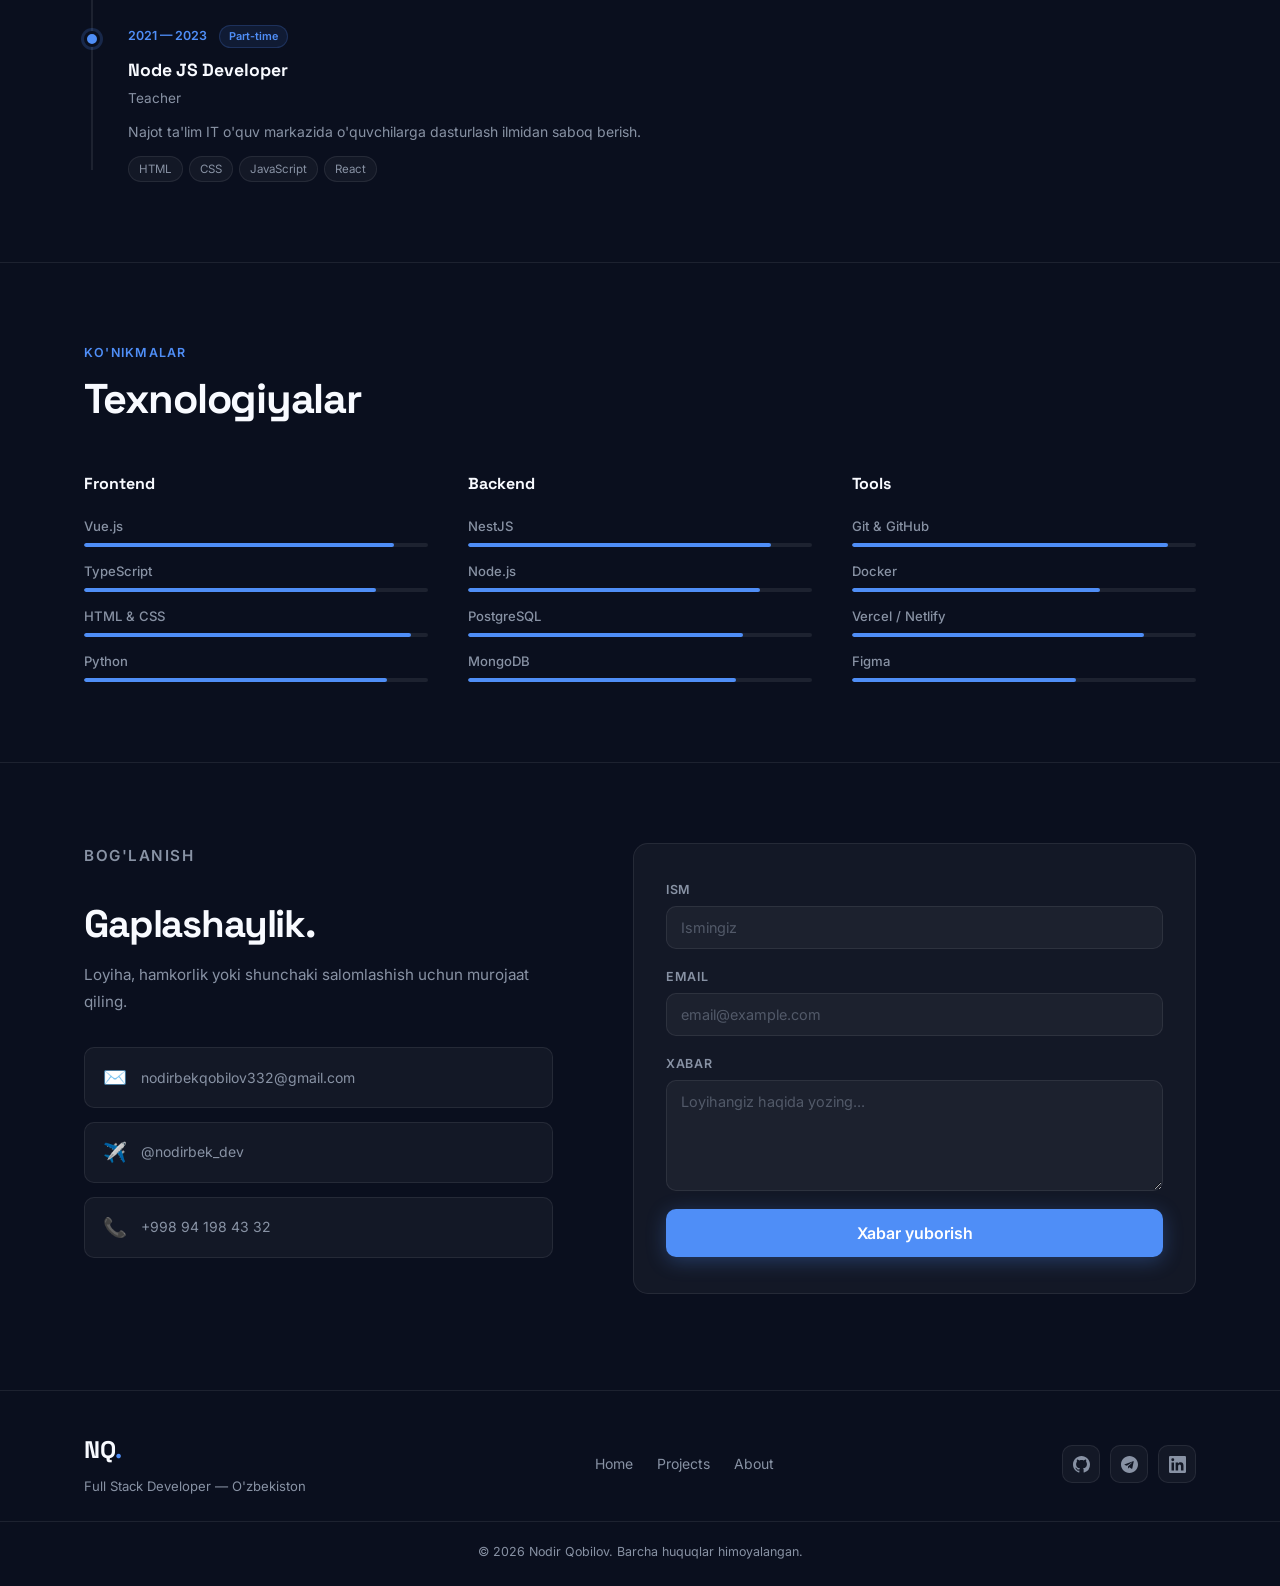
==== commit f62f9cc7: "link added" ====
--- a/about.html
+++ b/about.html
@@ -187,7 +187,7 @@
             <h4>Frontend</h4>
             <div class="sd-items">
               <div class="sd-item">
-                <span class="sd-name">Veue.js</span>
+                <span class="sd-name">Vue.js</span>
                 <div class="sd-bar">
                   <div class="sd-fill" style="--w: 90%"></div>
                 </div>
@@ -352,20 +352,39 @@
           <a href="about.html">About</a>
         </div>
         <div class="footer-socials">
-          <a href="#" class="social-btn" title="GitHub">
+          <a
+            href="https://github.com/mandev332"
+            class="social-btn"
+            title="GitHub"
+          >
             <svg viewBox="0 0 24 24" fill="currentColor">
               <path
                 d="M12 0C5.37 0 0 5.37 0 12c0 5.31 3.435 9.795 8.205 11.385.6.105.825-.255.825-.57 0-.285-.015-1.23-.015-2.235-3.015.555-3.795-.735-4.035-1.41-.135-.345-.72-1.41-1.23-1.695-.42-.225-1.02-.78-.015-.795.945-.015 1.62.87 1.845 1.23 1.08 1.815 2.805 1.305 3.495.99.105-.78.42-1.305.765-1.605-2.67-.3-5.46-1.335-5.46-5.925 0-1.305.465-2.385 1.23-3.225-.12-.3-.54-1.53.12-3.18 0 0 1.005-.315 3.3 1.23.96-.27 1.98-.405 3-.405s2.04.135 3 .405c2.295-1.56 3.3-1.23 3.3-1.23.66 1.65.24 2.88.12 3.18.765.84 1.23 1.905 1.23 3.225 0 4.605-2.805 5.625-5.475 5.925.435.375.81 1.095.81 2.22 0 1.605-.015 2.895-.015 3.3 0 .315.225.69.825.57A12.02 12.02 0 0024 12c0-6.63-5.37-12-12-12z"
               />
             </svg>
           </a>
-          <a href="#" class="social-btn" title="Telegram">
+          <a
+            href="https://t.me/nodirbek_dev"
+            class="social-btn"
+            title="Telegram"
+          >
             <svg viewBox="0 0 24 24" fill="currentColor">
               <path
                 d="M12 0C5.373 0 0 5.373 0 12s5.373 12 12 12 12-5.373 12-12S18.627 0 12 0zm5.894 8.221l-1.97 9.28c-.145.658-.537.818-1.084.508l-3-2.21-1.447 1.394c-.16.16-.295.295-.605.295l.213-3.053 5.56-5.023c.242-.213-.054-.333-.373-.12l-6.871 4.326-2.962-.924c-.643-.204-.657-.643.136-.953l11.57-4.461c.537-.194 1.006.131.833.941z"
               />
             </svg>
           </a>
+          <a
+            href="https://www.linkedin.com/in/nodirbek-qobilov-072619231/"
+            class="social-btn"
+            title="LinkedIn"
+          >
+            <svg viewBox="0 0 24 24" fill="currentColor">
+              <path
+                d="M20.447 20.452h-3.554v-5.569c0-1.328-.027-3.037-1.852-3.037-1.853 0-2.136 1.445-2.136 2.939v5.667H9.351V9h3.414v1.561h.046c.477-.9 1.637-1.85 3.37-1.85 3.601 0 4.267 2.37 4.267 5.455v6.286zM5.337 7.433a2.062 2.062 0 01-2.063-2.065 2.064 2.064 0 112.063 2.065zm1.782 13.019H3.555V9h3.564v11.452zM22.225 0H1.771C.792 0 0 .774 0 1.729v20.542C0 23.227.792 24 1.771 24h20.451C23.2 24 24 23.227 24 22.271V1.729C24 .774 23.2 0 22.222 0h.003z"
+              />
+            </svg>
+          </a>
         </div>
       </div>
       <div class="footer-bottom">
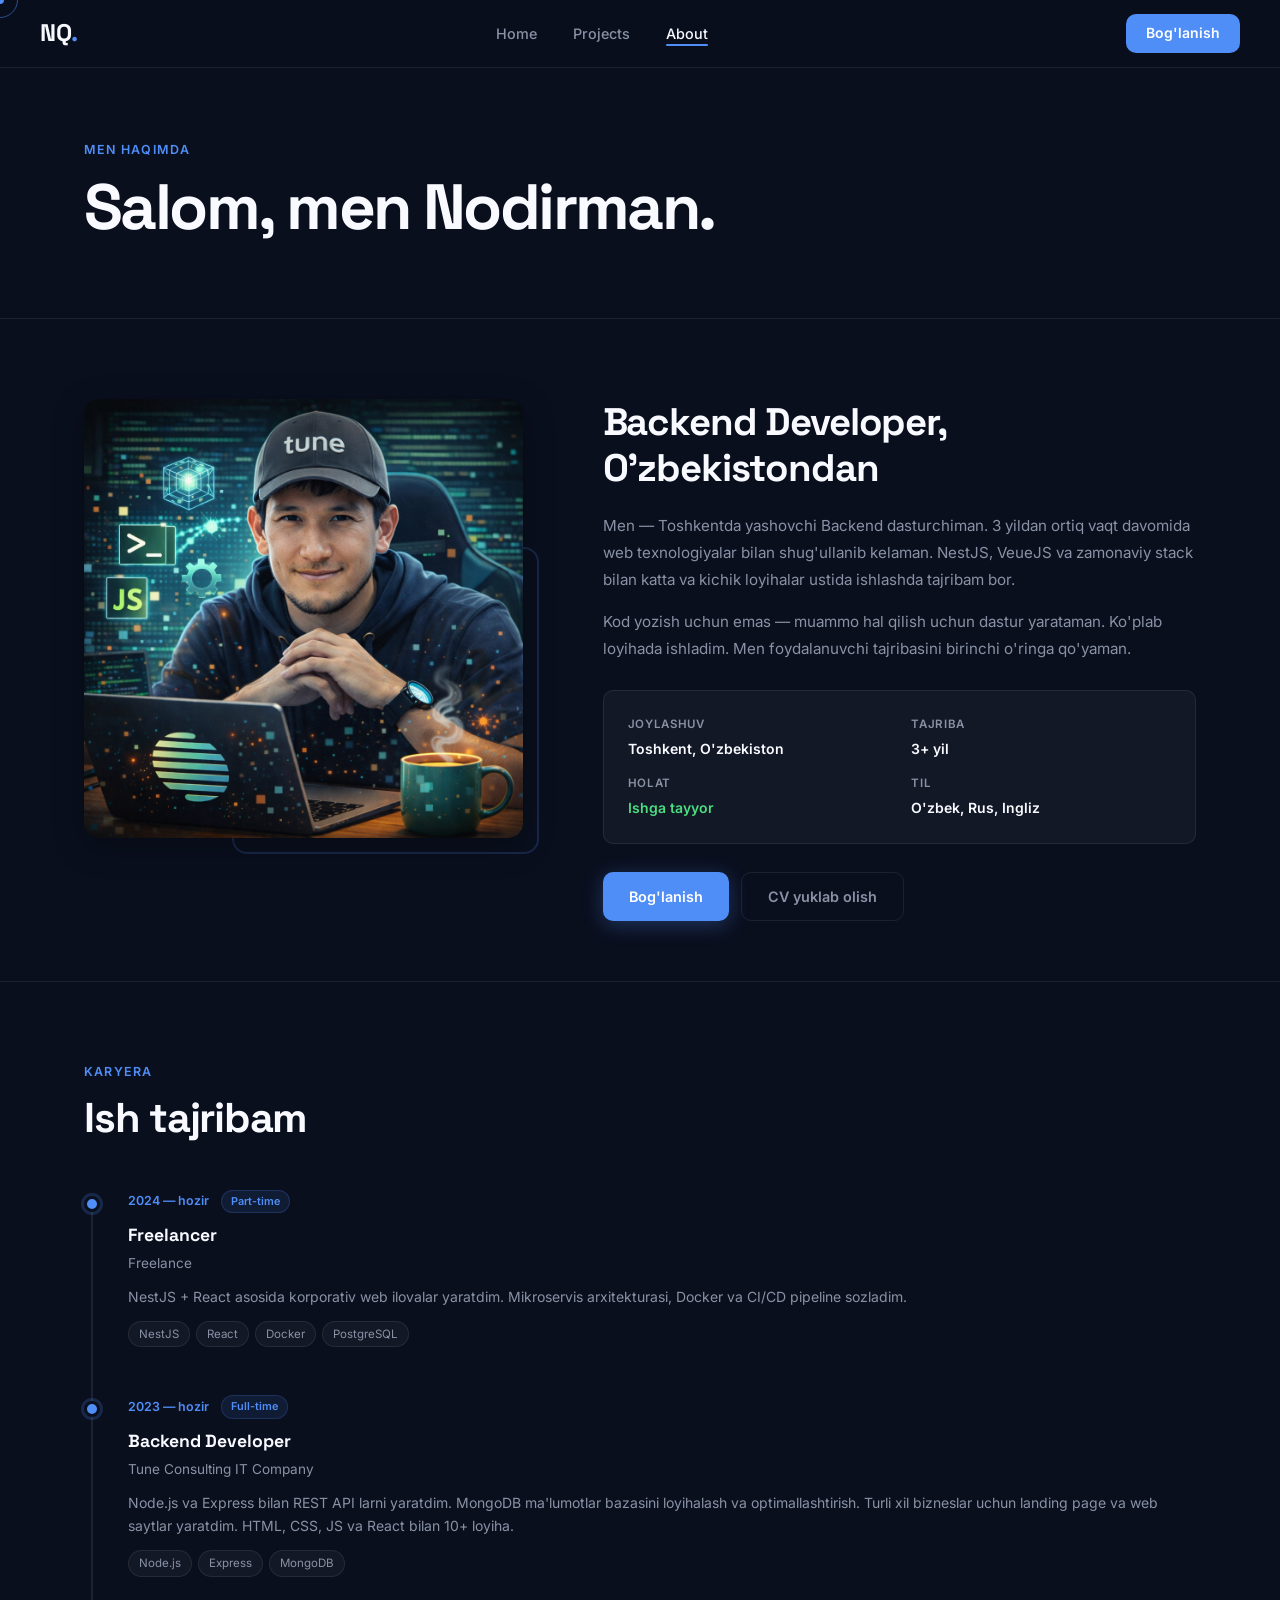
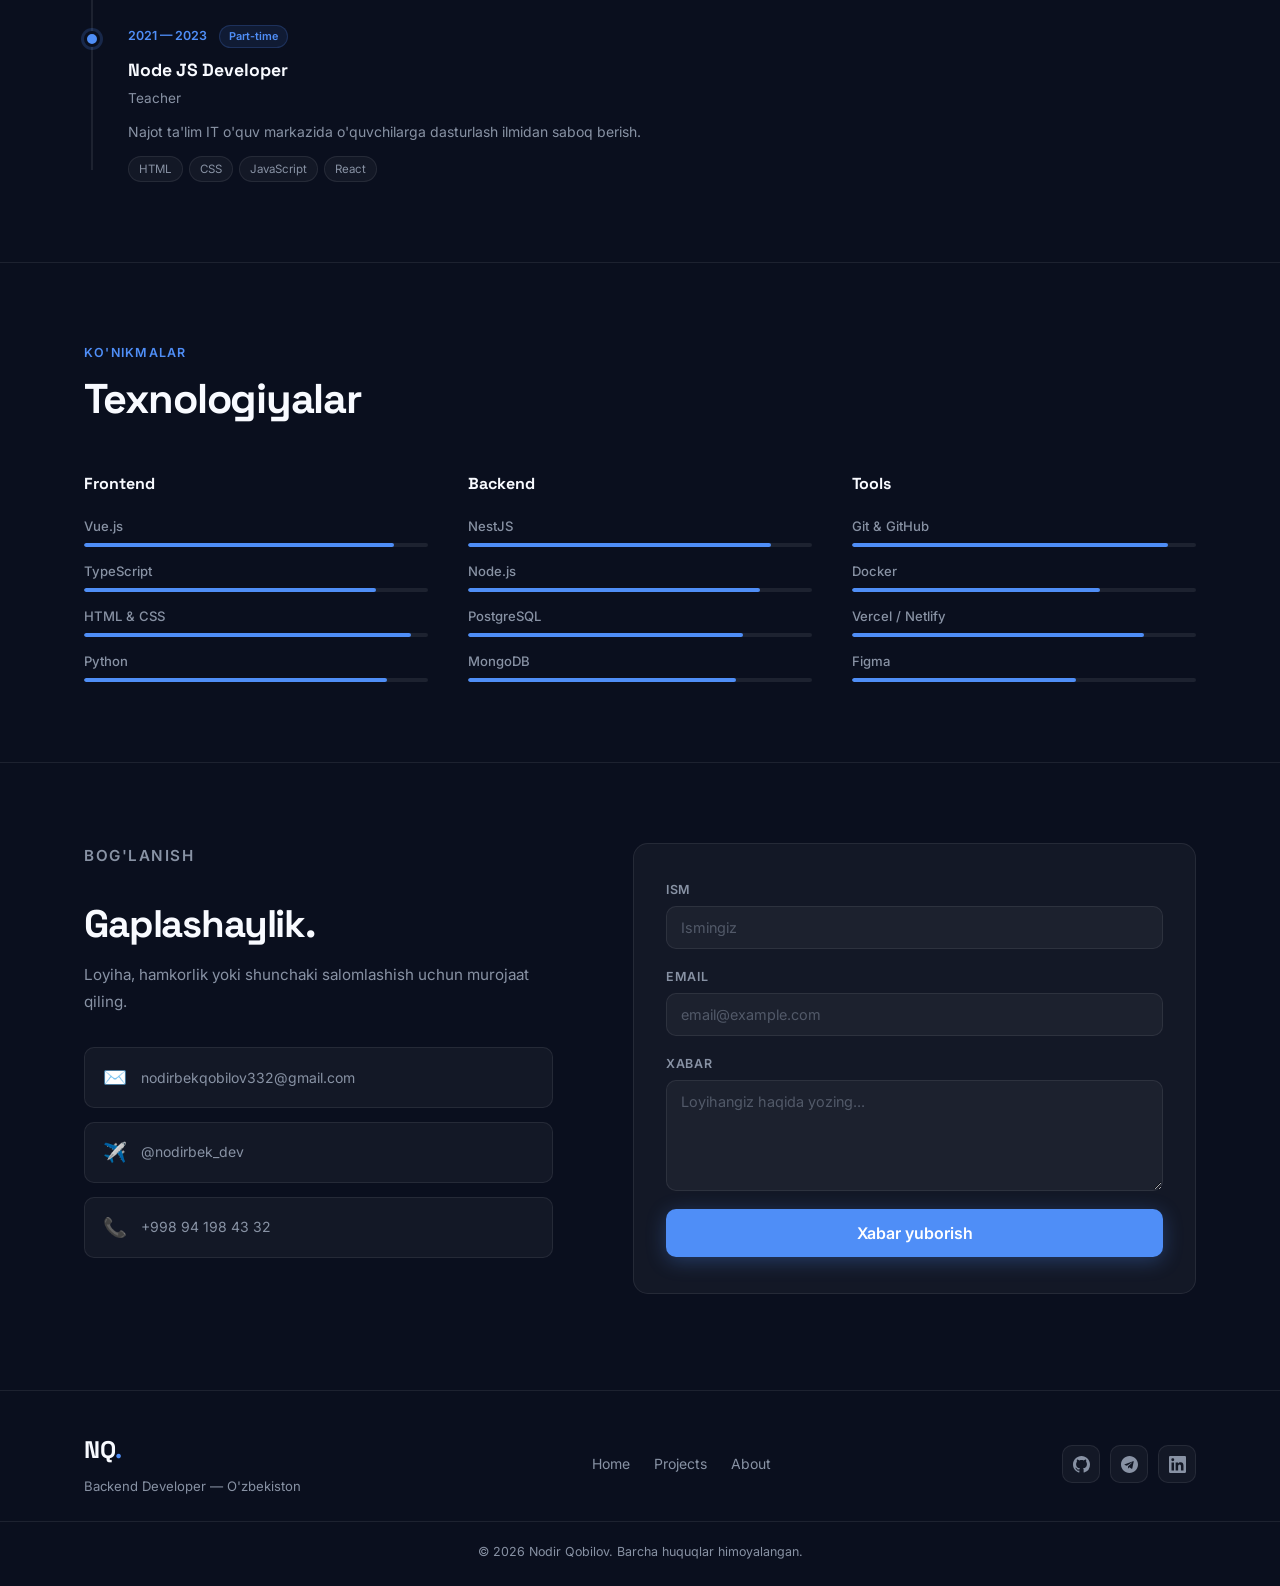
==== commit 48a754f2: "Text update" ====
--- a/about.html
+++ b/about.html
@@ -4,6 +4,7 @@
     <meta charset="UTF-8" />
     <meta name="viewport" content="width=device-width, initial-scale=1.0" />
     <title>Men haqimda — Nodir Qobilov</title>
+    <link rel="icon" type="image/x-icon" href="./images/about-favicon.png" />
     <link rel="preconnect" href="https://fonts.googleapis.com" />
     <link rel="preconnect" href="https://fonts.gstatic.com" crossorigin />
     <link
@@ -68,7 +69,7 @@
             </p>
             <p>
               Kod yozish uchun emas — muammo hal qilish uchun dastur yarataman.
-              Har bir loyihada ishladim. Men foydalanuvchi tajribasini birinchi
+              Ko'plab loyihada ishladim. Men foydalanuvchi tajribasini birinchi
               o'ringa qo'yaman.
             </p>
             <div class="bio-info">
@@ -344,7 +345,7 @@
       <div class="container footer-inner">
         <div class="footer-left">
           <a href="index.html" class="nav-logo">NQ<span>.</span></a>
-          <p>Full Stack Developer — O'zbekiston</p>
+          <p>Backend Developer — O'zbekiston</p>
         </div>
         <div class="footer-links">
           <a href="index.html">Home</a>
